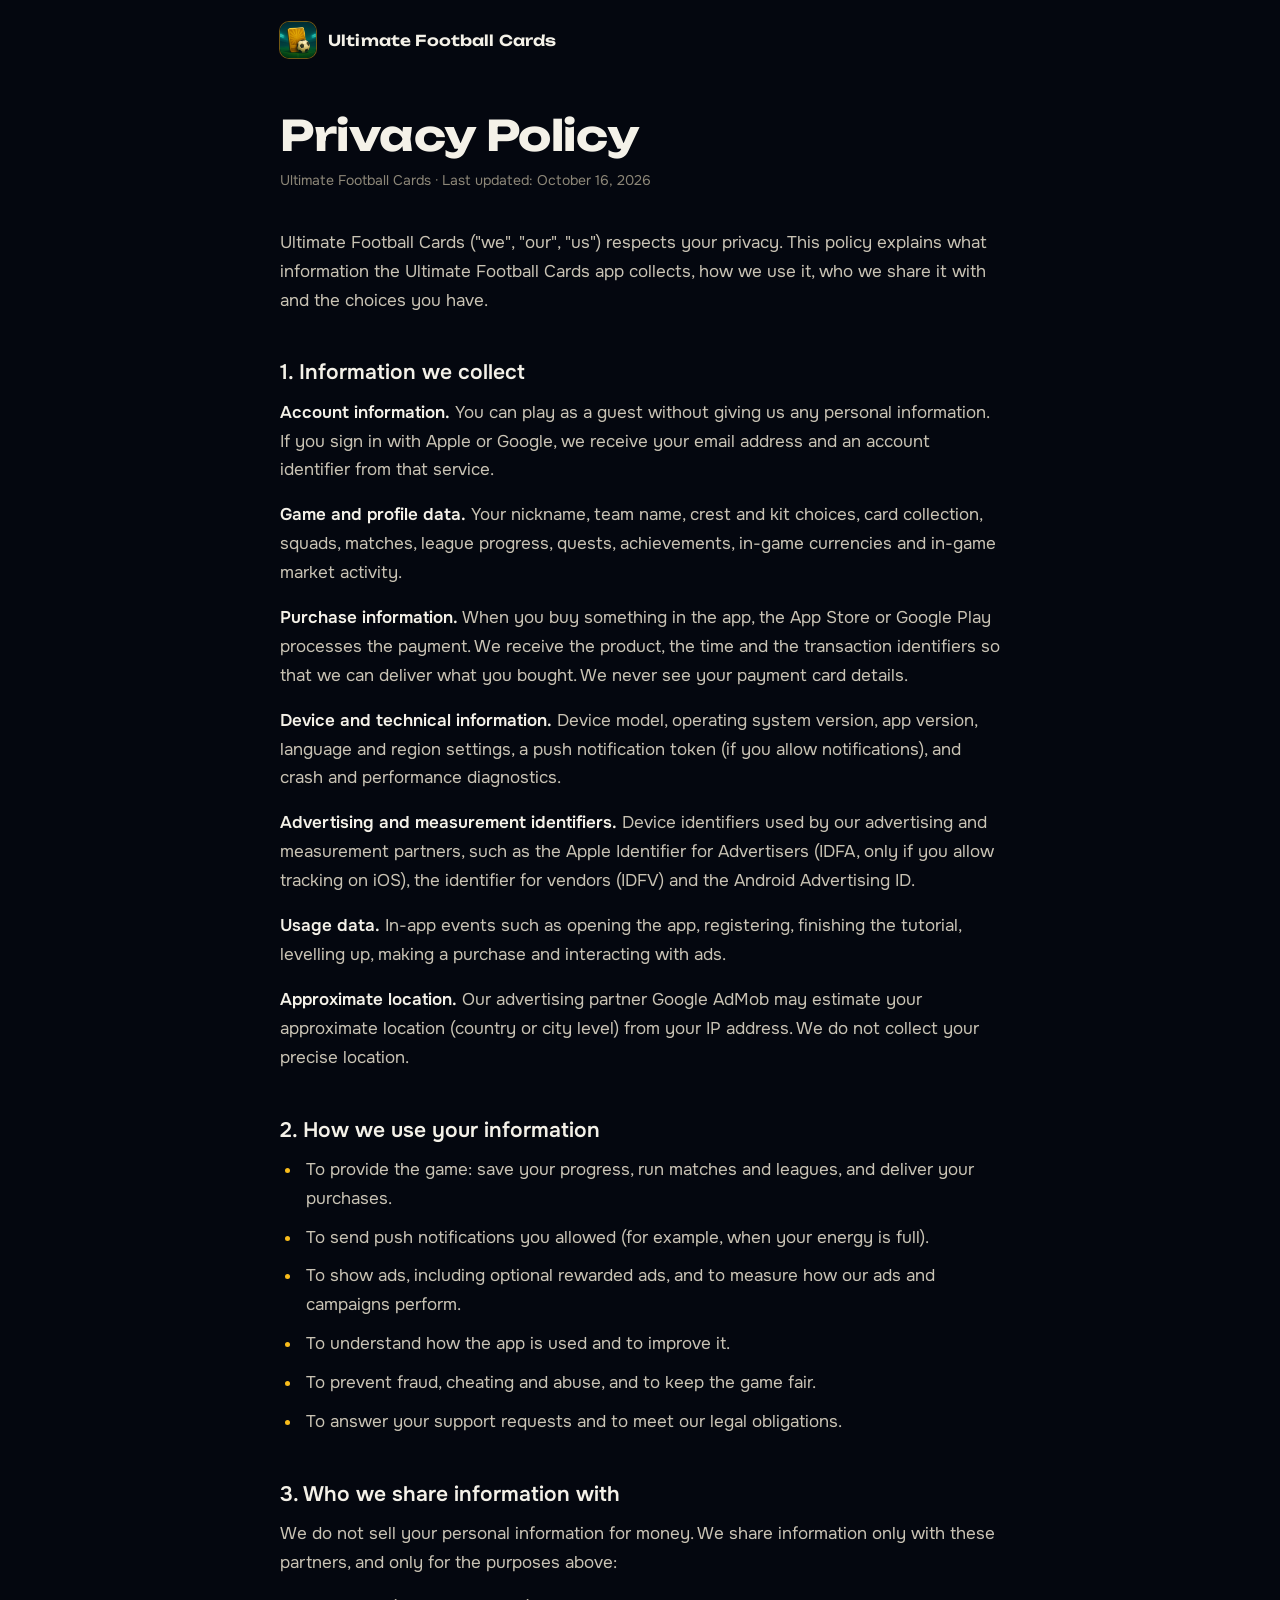
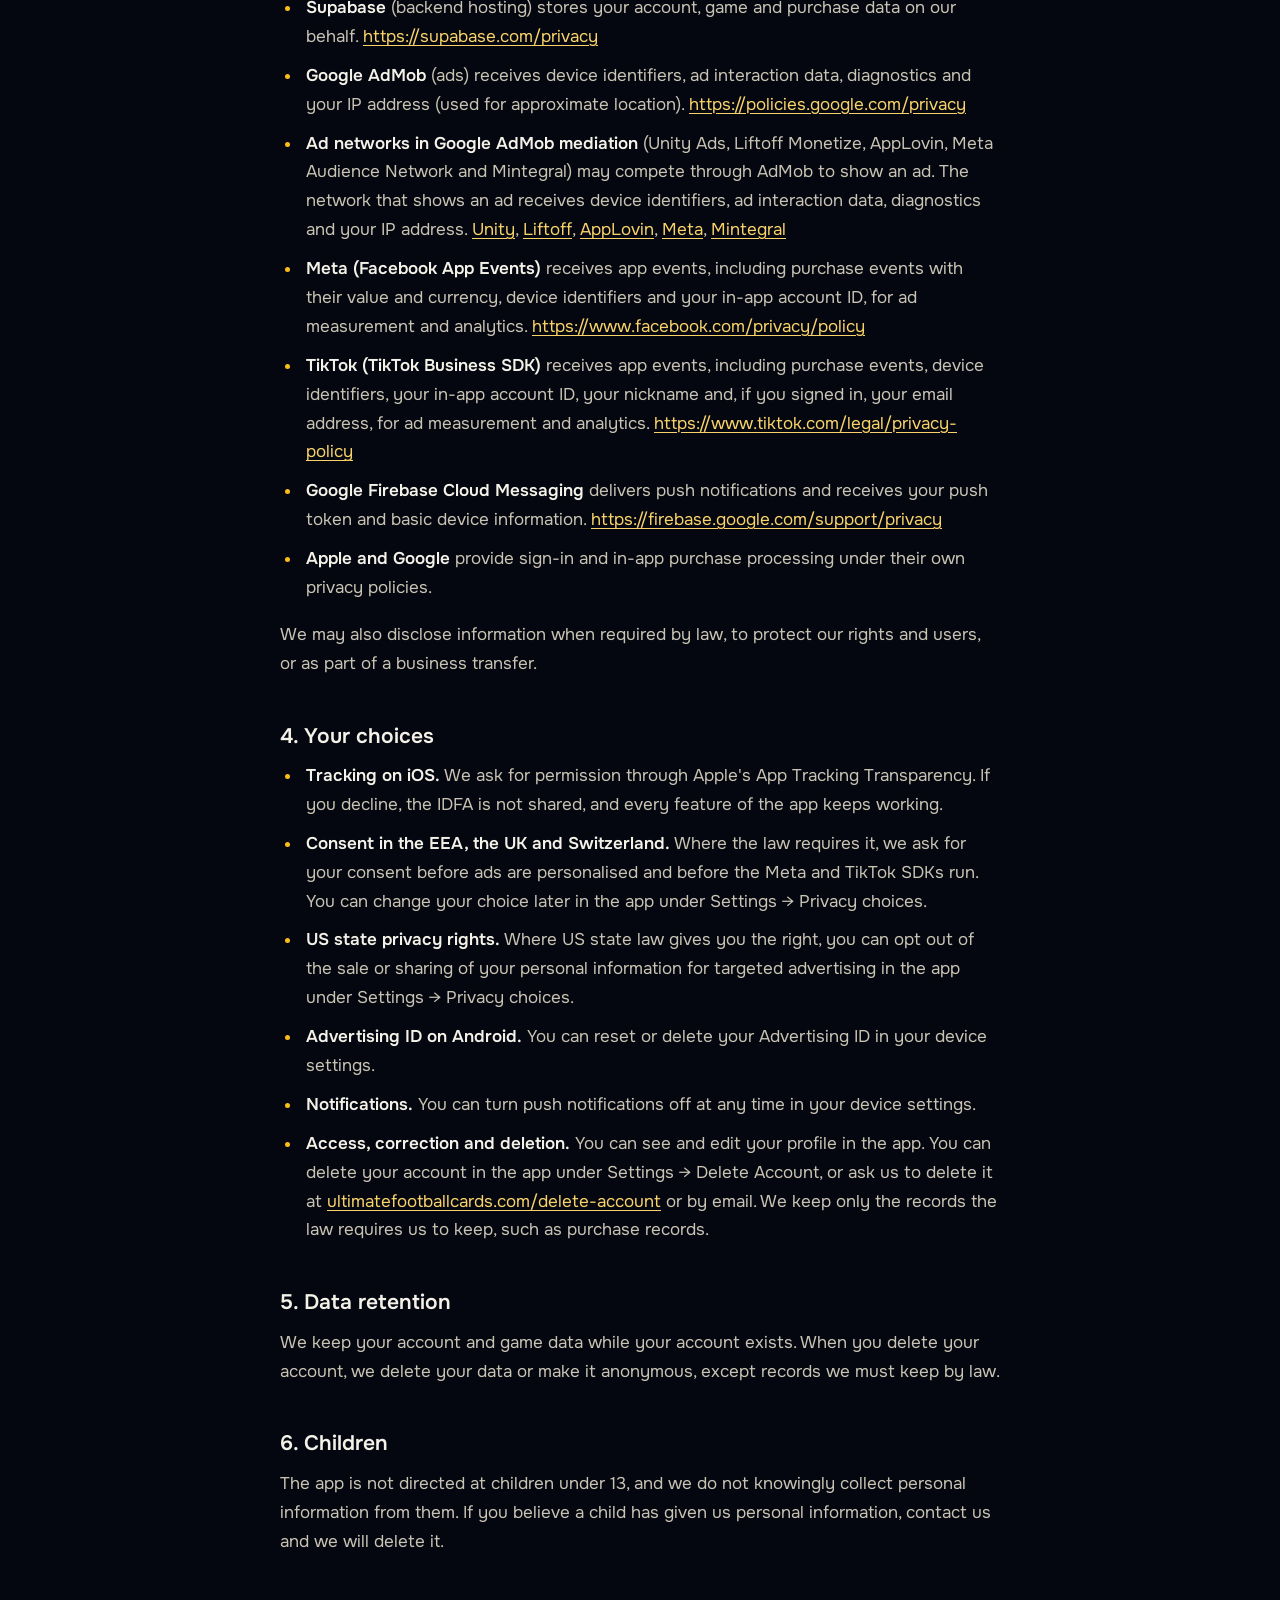
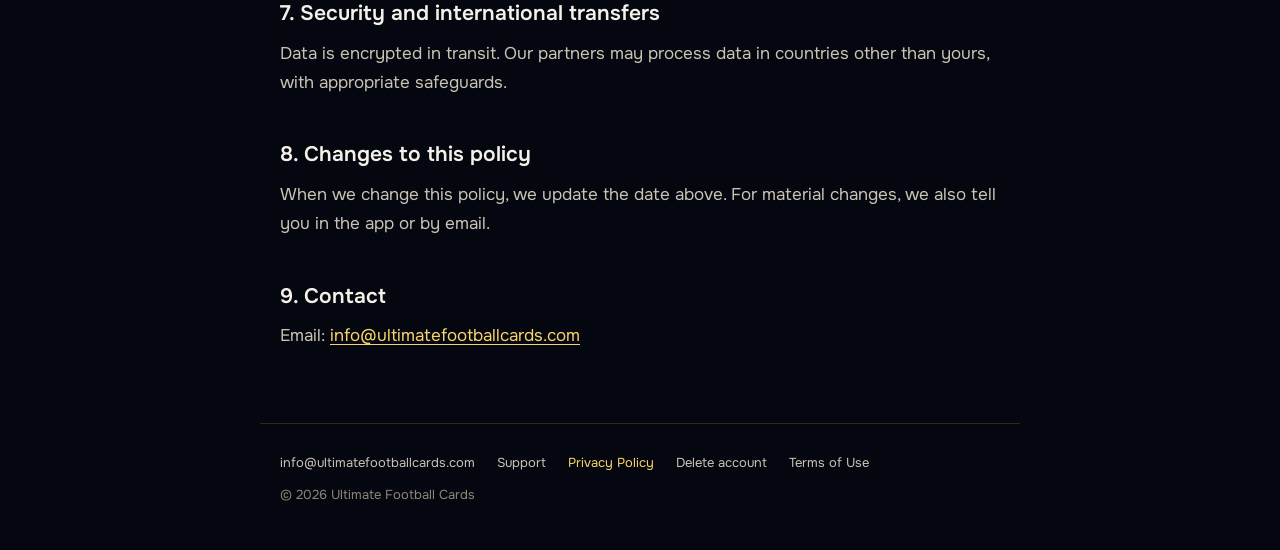
==== privacy.html @ 4e92aa8a "Privacy policy, support and account deletion pages on the domain The legal pages move from blogspot " ====
<!doctype html>
<html lang="en">
<head>
  <meta charset="utf-8">
  <meta name="viewport" content="width=device-width, initial-scale=1, viewport-fit=cover">
  <title>Privacy Policy · Ultimate Football Cards</title>
  <meta name="description" content="What the Ultimate Football Cards app collects, how it is used, who it is shared with and the choices you have.">
  <meta name="theme-color" content="#04070f">
  <link rel="canonical" href="https://ultimatefootballcards.com/privacy">
  <link rel="icon" type="image/png" href="/favicon.png">
  <link rel="apple-touch-icon" href="/apple-touch-icon.png">
  <link rel="preconnect" href="https://fonts.googleapis.com">
  <link rel="preconnect" href="https://fonts.gstatic.com" crossorigin>
  <link href="https://fonts.googleapis.com/css2?family=Onest:wght@400;500;600&family=Unbounded:wght@600;700&display=swap" rel="stylesheet">
  <link rel="stylesheet" href="/assets/page.css">
</head>
<body>
  <header class="top">
    <a class="brand" href="/"><img src="/assets/icon-512.jpg" width="36" height="36" alt="">Ultimate Football Cards</a>
  </header>
  <main>
    <article class="doc">
      <h1>Privacy Policy</h1>
      <p class="meta">Ultimate Football Cards · Last updated: October 16, 2026</p>
      <p>Ultimate Football Cards ("we", "our", "us") respects your privacy. This policy explains what information the Ultimate Football Cards app collects, how we use it, who we share it with and the choices you have.</p>
      <h2>1. Information we collect</h2>
      <p><b>Account information.</b> You can play as a guest without giving us any personal information. If you sign in with Apple or Google, we receive your email address and an account identifier from that service.</p>
      <p><b>Game and profile data.</b> Your nickname, team name, crest and kit choices, card collection, squads, matches, league progress, quests, achievements, in-game currencies and in-game market activity.</p>
      <p><b>Purchase information.</b> When you buy something in the app, the App Store or Google Play processes the payment. We receive the product, the time and the transaction identifiers so that we can deliver what you bought. We never see your payment card details.</p>
      <p><b>Device and technical information.</b> Device model, operating system version, app version, language and region settings, a push notification token (if you allow notifications), and crash and performance diagnostics.</p>
      <p><b>Advertising and measurement identifiers.</b> Device identifiers used by our advertising and measurement partners, such as the Apple Identifier for Advertisers (IDFA, only if you allow tracking on iOS), the identifier for vendors (IDFV) and the Android Advertising ID.</p>
      <p><b>Usage data.</b> In-app events such as opening the app, registering, finishing the tutorial, levelling up, making a purchase and interacting with ads.</p>
      <p><b>Approximate location.</b> Our advertising partner Google AdMob may estimate your approximate location (country or city level) from your IP address. We do not collect your precise location.</p>
      <h2>2. How we use your information</h2>
      <ul>
      <li>To provide the game: save your progress, run matches and leagues, and deliver your purchases.</li>
      <li>To send push notifications you allowed (for example, when your energy is full).</li>
      <li>To show ads, including optional rewarded ads, and to measure how our ads and campaigns perform.</li>
      <li>To understand how the app is used and to improve it.</li>
      <li>To prevent fraud, cheating and abuse, and to keep the game fair.</li>
      <li>To answer your support requests and to meet our legal obligations.</li>
      </ul>
      <h2>3. Who we share information with</h2>
      <p>We do not sell your personal information for money. We share information only with these partners, and only for the purposes above:</p>
      <ul>
      <li><b>Supabase</b> (backend hosting) stores your account, game and purchase data on our behalf. <a href="https://supabase.com/privacy">https://supabase.com/privacy</a></li>
      <li><b>Google AdMob</b> (ads) receives device identifiers, ad interaction data, diagnostics and your IP address (used for approximate location). <a href="https://policies.google.com/privacy">https://policies.google.com/privacy</a></li>
      <li><b>Ad networks in Google AdMob mediation</b> (Unity Ads, Liftoff Monetize, AppLovin, Meta Audience Network and Mintegral) may compete through AdMob to show an ad. The network that shows an ad receives device identifiers, ad interaction data, diagnostics and your IP address. <a href="https://unity.com/legal/game-player-and-app-user-privacy-policy">Unity</a>, <a href="https://liftoff.ai/privacy-policy/">Liftoff</a>, <a href="https://legal.applovin.com/privacy/">AppLovin</a>, <a href="https://www.facebook.com/privacy/policy">Meta</a>, <a href="https://www.mintegral.com/en/privacy">Mintegral</a></li>
      <li><b>Meta (Facebook App Events)</b> receives app events, including purchase events with their value and currency, device identifiers and your in-app account ID, for ad measurement and analytics. <a href="https://www.facebook.com/privacy/policy">https://www.facebook.com/privacy/policy</a></li>
      <li><b>TikTok (TikTok Business SDK)</b> receives app events, including purchase events, device identifiers, your in-app account ID, your nickname and, if you signed in, your email address, for ad measurement and analytics. <a href="https://www.tiktok.com/legal/privacy-policy">https://www.tiktok.com/legal/privacy-policy</a></li>
      <li><b>Google Firebase Cloud Messaging</b> delivers push notifications and receives your push token and basic device information. <a href="https://firebase.google.com/support/privacy">https://firebase.google.com/support/privacy</a></li>
      <li><b>Apple and Google</b> provide sign-in and in-app purchase processing under their own privacy policies.</li>
      </ul>
      <p>We may also disclose information when required by law, to protect our rights and users, or as part of a business transfer.</p>
      <h2>4. Your choices</h2>
      <ul>
      <li><b>Tracking on iOS.</b> We ask for permission through Apple's App Tracking Transparency. If you decline, the IDFA is not shared, and every feature of the app keeps working.</li>
      <li><b>Consent in the EEA, the UK and Switzerland.</b> Where the law requires it, we ask for your consent before ads are personalised and before the Meta and TikTok SDKs run. You can change your choice later in the app under Settings &#8594; Privacy choices.</li>
      <li><b>US state privacy rights.</b> Where US state law gives you the right, you can opt out of the sale or sharing of your personal information for targeted advertising in the app under Settings &#8594; Privacy choices.</li>
      <li><b>Advertising ID on Android.</b> You can reset or delete your Advertising ID in your device settings.</li>
      <li><b>Notifications.</b> You can turn push notifications off at any time in your device settings.</li>
      <li><b>Access, correction and deletion.</b> You can see and edit your profile in the app. You can delete your account in the app under Settings &#8594; Delete Account, or ask us to delete it at <a href="https://ultimatefootballcards.com/delete-account">ultimatefootballcards.com/delete-account</a> or by email. We keep only the records the law requires us to keep, such as purchase records.</li>
      </ul>
      <h2>5. Data retention</h2>
      <p>We keep your account and game data while your account exists. When you delete your account, we delete your data or make it anonymous, except records we must keep by law.</p>
      <h2>6. Children</h2>
      <p>The app is not directed at children under 13, and we do not knowingly collect personal information from them. If you believe a child has given us personal information, contact us and we will delete it.</p>
      <h2>7. Security and international transfers</h2>
      <p>Data is encrypted in transit. Our partners may process data in countries other than yours, with appropriate safeguards.</p>
      <h2>8. Changes to this policy</h2>
      <p>When we change this policy, we update the date above. For material changes, we also tell you in the app or by email.</p>
      <h2>9. Contact</h2>
      <p>Email: <a href="mailto:info@ultimatefootballcards.com">info@ultimatefootballcards.com</a></p>
    </article>
  </main>
  <footer>
    <a href="mailto:info@ultimatefootballcards.com">info@ultimatefootballcards.com</a>
    <a href="/support">Support</a>
    <a href="/privacy" aria-current="page">Privacy Policy</a>
    <a href="/delete-account">Delete account</a>
    <a href="https://www.apple.com/legal/internet-services/itunes/dev/stdeula/">Terms of Use</a>
    <span>© 2026 Ultimate Football Cards</span>
  </footer>
</body>
</html>
---- assets/page.css ----
/* The text pages (privacy, support, account deletion): the landing page's night, set for reading. */
:root {
  --night: #04070f;
  --night-2: #0b1222;
  --ink: #f4f1e8;
  --ink-soft: #c9c3b4;
  --ink-faint: #8d8778;
  --gold: #f9bc1b;
  --gold-soft: #f9d36a;
  --line: rgba(249, 188, 27, 0.18);
  color-scheme: dark;
}
* { box-sizing: border-box; }
html, body { margin: 0; }
body {
  background: var(--night);
  color: var(--ink-soft);
  font: 400 17px/1.7 "Onest", system-ui, -apple-system, "Segoe UI", Roboto, sans-serif;
  -webkit-font-smoothing: antialiased;
}
a { color: var(--gold-soft); text-underline-offset: 3px; text-decoration-thickness: 1px; }
a:hover { color: var(--gold); }
a:focus-visible { outline: 2px solid var(--gold); outline-offset: 3px; border-radius: 4px; }
.doc a { overflow-wrap: anywhere; } /* the partners' long privacy URLs wrap on a phone */

.top {
  max-width: 760px;
  margin: 0 auto;
  padding: 22px 20px 0;
}
.brand {
  display: inline-flex;
  align-items: center;
  gap: 12px;
  color: var(--ink);
  text-decoration: none;
  font: 600 15px/1 "Unbounded", "Onest", system-ui, sans-serif;
  letter-spacing: 0.01em;
}
.brand img {
  width: 36px;
  height: 36px;
  border-radius: 9px;
  box-shadow: 0 0 0 1px rgba(249, 188, 27, 0.45);
}
.brand:hover { color: var(--gold-soft); }

main {
  max-width: 760px;
  margin: 0 auto;
  padding: 44px 20px 0;
}
.doc { max-width: 68ch; }
h1 {
  margin: 0 0 10px;
  color: var(--ink);
  font: 700 clamp(30px, 5vw, 42px)/1.12 "Unbounded", "Onest", system-ui, sans-serif;
  letter-spacing: -0.01em;
  text-wrap: balance;
}
.meta { margin: 0 0 36px; font-size: 14px; color: var(--ink-faint); }
.lede { color: var(--ink); font-size: 19px; }
h2 {
  margin: 44px 0 12px;
  color: var(--ink);
  font: 600 21px/1.3 "Onest", system-ui, sans-serif;
  text-wrap: balance;
}
p { margin: 0 0 16px; text-wrap: pretty; }
b, strong { color: var(--ink); font-weight: 600; }
ul, ol { margin: 0 0 18px; padding-left: 22px; }
li { margin: 0 0 10px; padding-left: 4px; }
li::marker { color: var(--gold); }
hr { border: 0; border-top: 1px solid var(--line); margin: 40px 0; }

/* The one thing a reader comes for on the support page: the address. */
.contact {
  margin: 28px 0 8px;
  padding: 22px 24px;
  border: 1px solid var(--line);
  border-radius: 16px;
  background: var(--night-2);
}
.contact small { display: block; font-size: 13px; color: var(--ink-faint); letter-spacing: 0.04em; }
.contact a {
  display: inline-block;
  margin-top: 4px;
  font: 600 clamp(18px, 4.6vw, 24px)/1.3 "Onest", system-ui, sans-serif;
  color: var(--ink);
  text-decoration: none;
  overflow-wrap: anywhere;
}
.contact a:hover { color: var(--gold-soft); }

footer {
  max-width: 760px;
  margin: 72px auto 0;
  padding: 28px 20px 44px;
  border-top: 1px solid var(--line);
  display: flex;
  flex-wrap: wrap;
  gap: 10px 22px;
  font-size: 13px;
  color: var(--ink-faint);
}
footer a { color: var(--ink-soft); text-decoration: none; }
footer a:hover { color: var(--gold); }
footer a[aria-current="page"] { color: var(--gold-soft); }
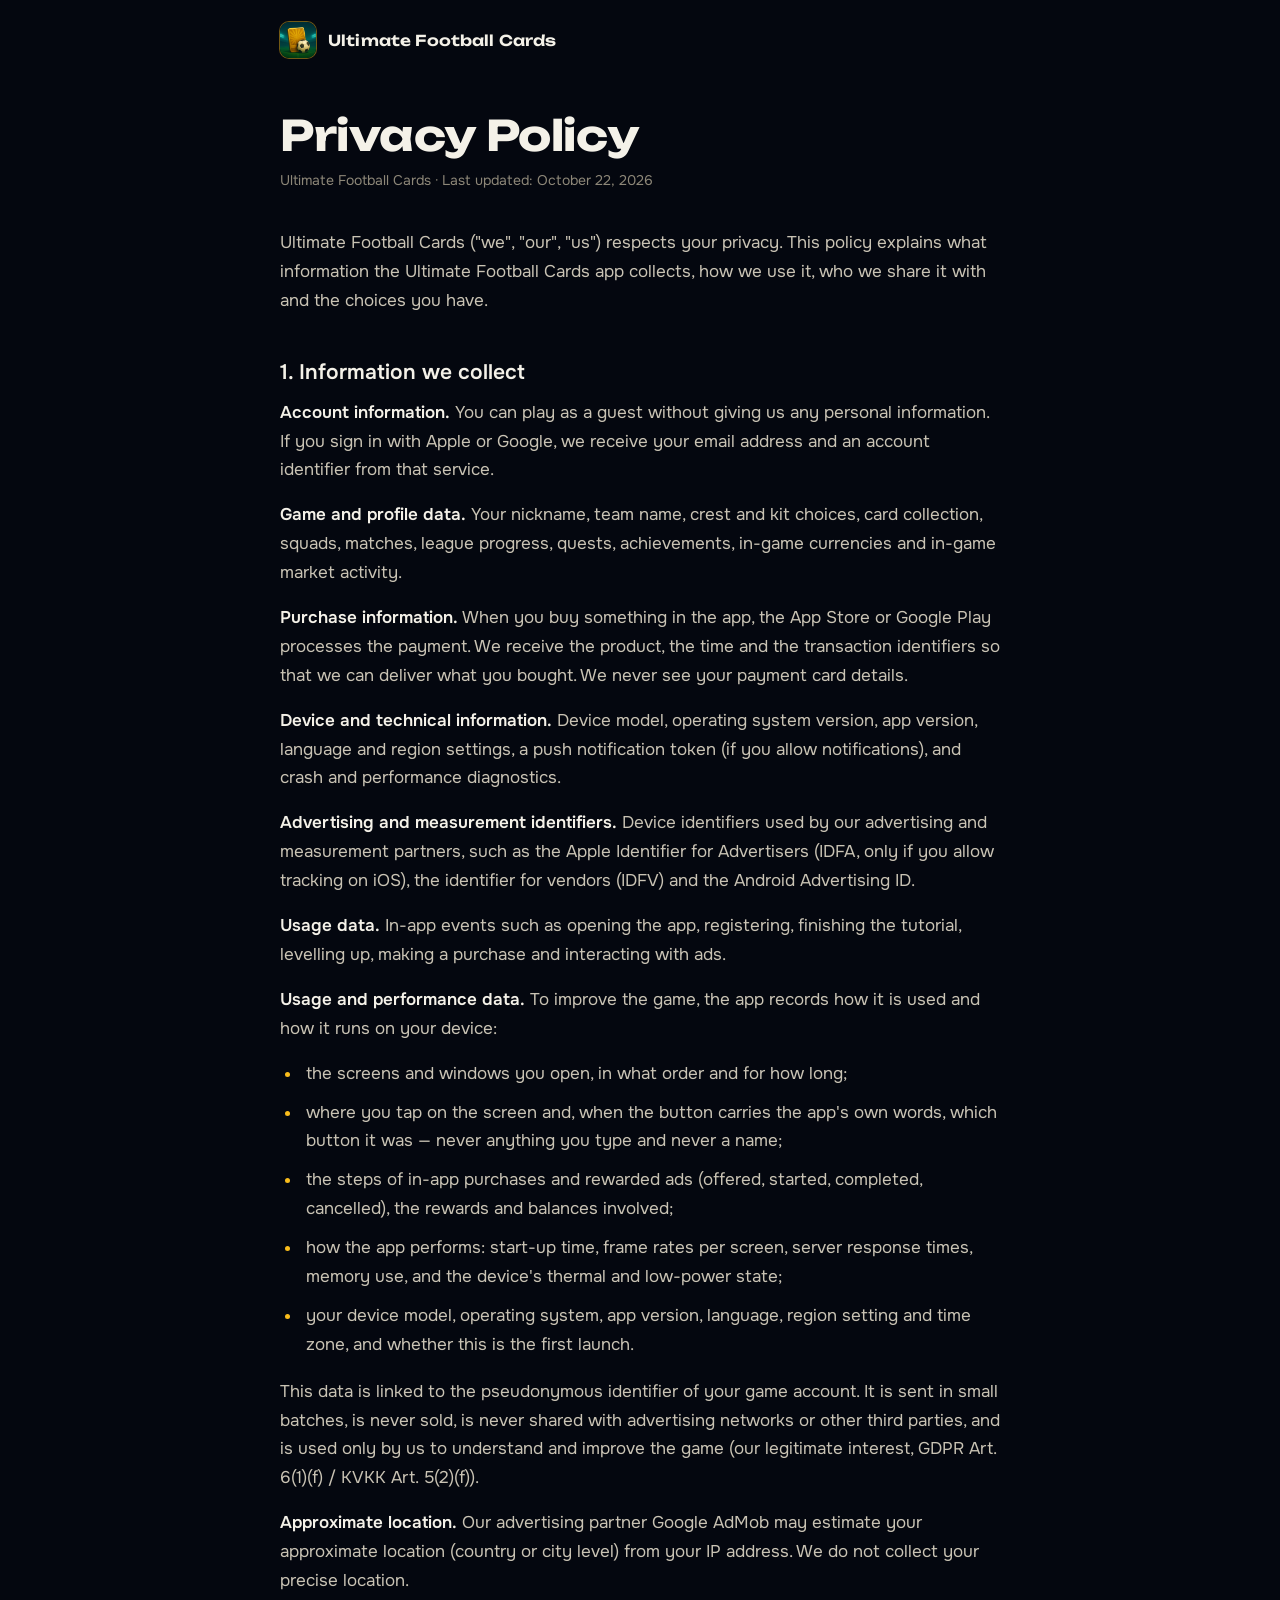
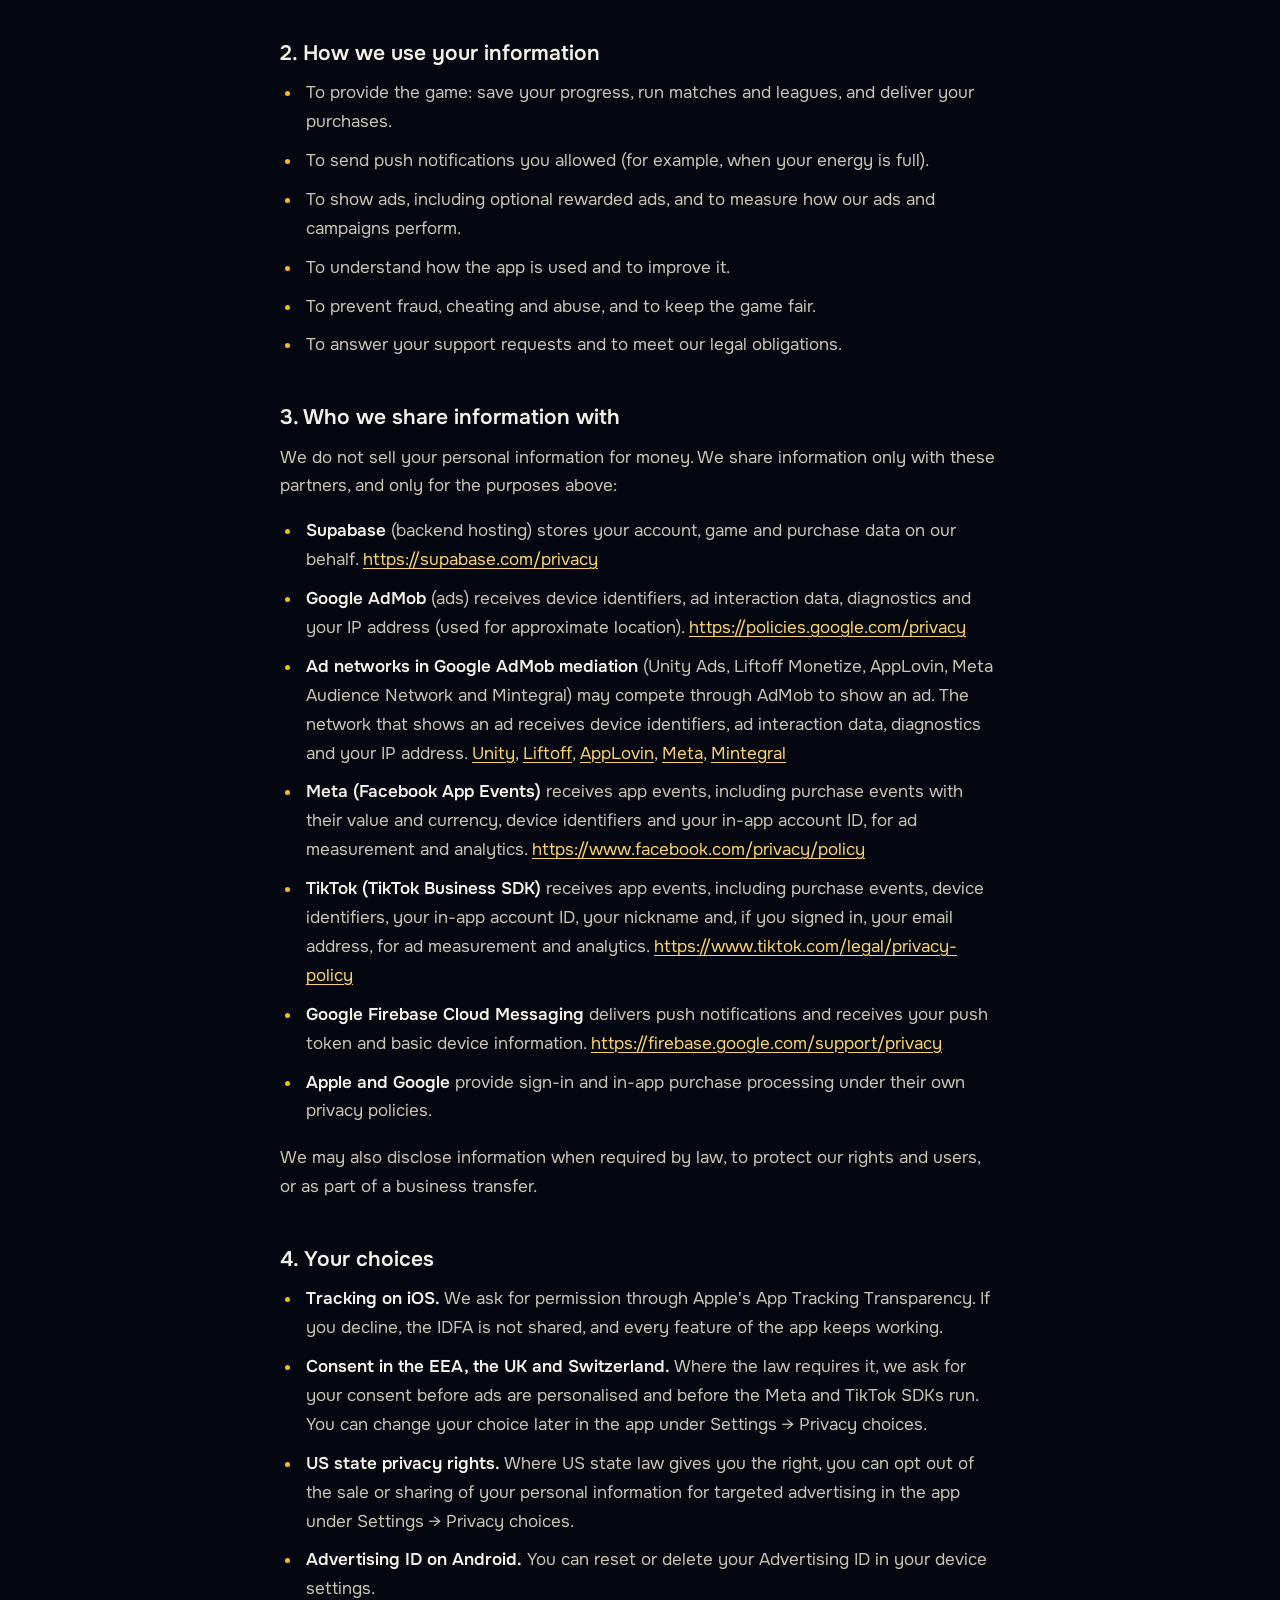
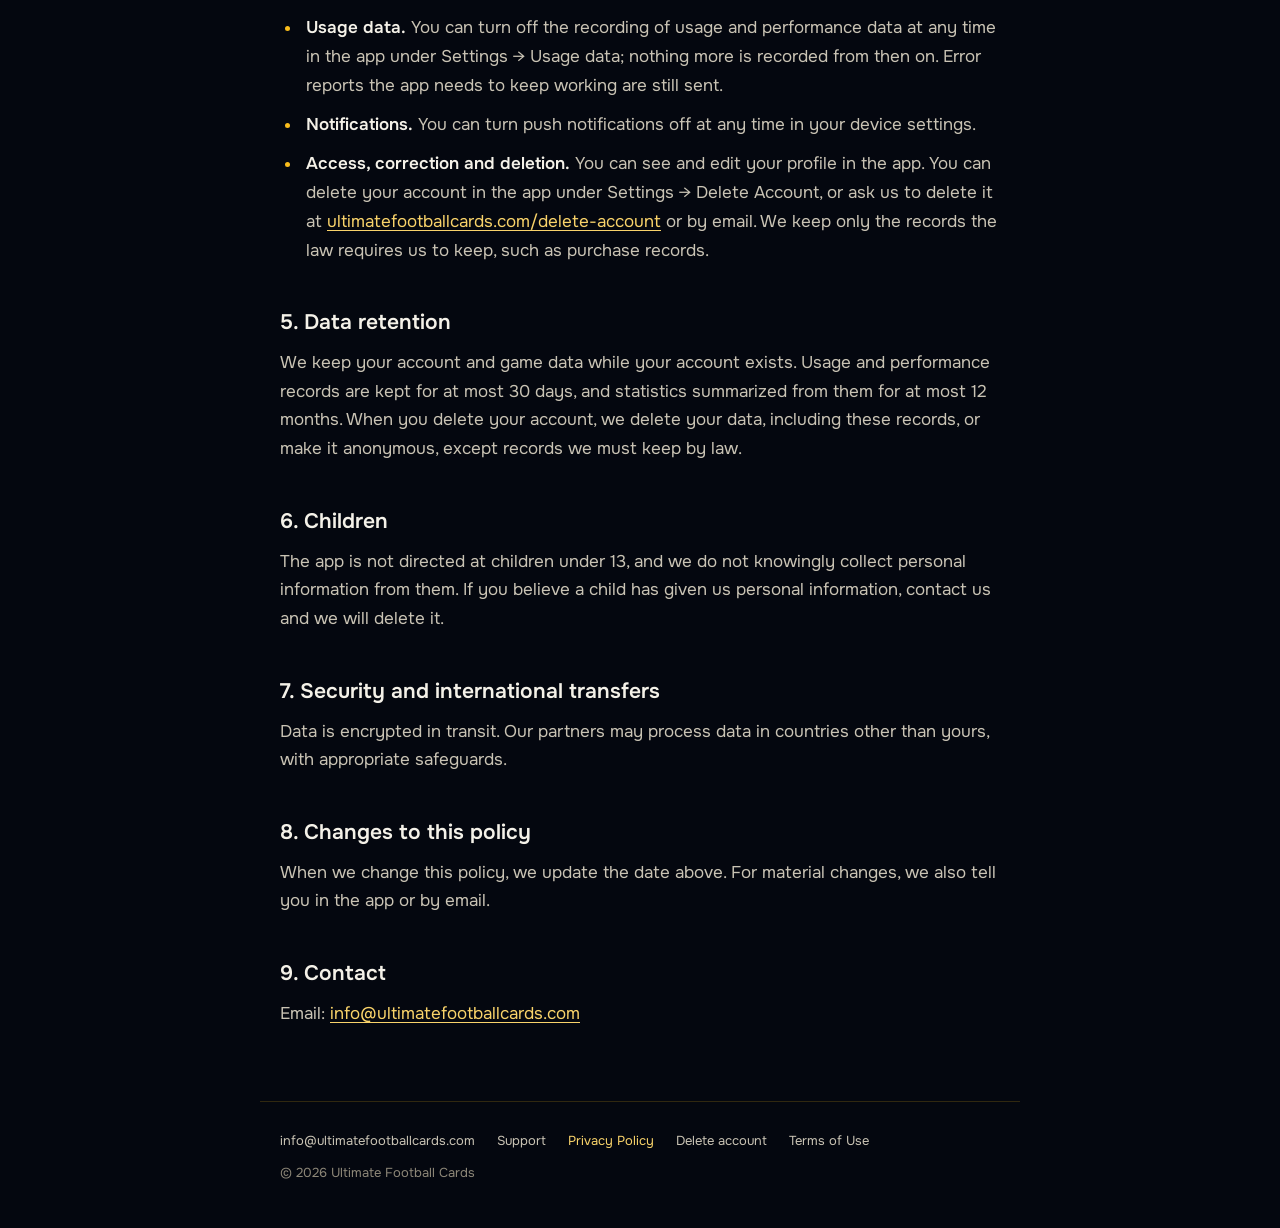
==== commit b06a6513: "Privacy policy: usage and performance data, its opt-out and retention The 2.0.0 app records how it i" ====
--- a/privacy.html
+++ b/privacy.html
@@ -21,7 +21,7 @@
   <main>
     <article class="doc">
       <h1>Privacy Policy</h1>
-      <p class="meta">Ultimate Football Cards · Last updated: October 16, 2026</p>
+      <p class="meta">Ultimate Football Cards · Last updated: October 22, 2026</p>
       <p>Ultimate Football Cards ("we", "our", "us") respects your privacy. This policy explains what information the Ultimate Football Cards app collects, how we use it, who we share it with and the choices you have.</p>
       <h2>1. Information we collect</h2>
       <p><b>Account information.</b> You can play as a guest without giving us any personal information. If you sign in with Apple or Google, we receive your email address and an account identifier from that service.</p>
@@ -30,6 +30,15 @@
       <p><b>Device and technical information.</b> Device model, operating system version, app version, language and region settings, a push notification token (if you allow notifications), and crash and performance diagnostics.</p>
       <p><b>Advertising and measurement identifiers.</b> Device identifiers used by our advertising and measurement partners, such as the Apple Identifier for Advertisers (IDFA, only if you allow tracking on iOS), the identifier for vendors (IDFV) and the Android Advertising ID.</p>
       <p><b>Usage data.</b> In-app events such as opening the app, registering, finishing the tutorial, levelling up, making a purchase and interacting with ads.</p>
+      <p><b>Usage and performance data.</b> To improve the game, the app records how it is used and how it runs on your device:</p>
+      <ul>
+      <li>the screens and windows you open, in what order and for how long;</li>
+      <li>where you tap on the screen and, when the button carries the app's own words, which button it was &#8212; never anything you type and never a name;</li>
+      <li>the steps of in-app purchases and rewarded ads (offered, started, completed, cancelled), the rewards and balances involved;</li>
+      <li>how the app performs: start-up time, frame rates per screen, server response times, memory use, and the device's thermal and low-power state;</li>
+      <li>your device model, operating system, app version, language, region setting and time zone, and whether this is the first launch.</li>
+      </ul>
+      <p>This data is linked to the pseudonymous identifier of your game account. It is sent in small batches, is never sold, is never shared with advertising networks or other third parties, and is used only by us to understand and improve the game (our legitimate interest, GDPR Art. 6(1)(f) / KVKK Art. 5(2)(f)).</p>
       <p><b>Approximate location.</b> Our advertising partner Google AdMob may estimate your approximate location (country or city level) from your IP address. We do not collect your precise location.</p>
       <h2>2. How we use your information</h2>
       <ul>
@@ -58,11 +67,12 @@
       <li><b>Consent in the EEA, the UK and Switzerland.</b> Where the law requires it, we ask for your consent before ads are personalised and before the Meta and TikTok SDKs run. You can change your choice later in the app under Settings &#8594; Privacy choices.</li>
       <li><b>US state privacy rights.</b> Where US state law gives you the right, you can opt out of the sale or sharing of your personal information for targeted advertising in the app under Settings &#8594; Privacy choices.</li>
       <li><b>Advertising ID on Android.</b> You can reset or delete your Advertising ID in your device settings.</li>
+      <li><b>Usage data.</b> You can turn off the recording of usage and performance data at any time in the app under Settings &#8594; Usage data; nothing more is recorded from then on. Error reports the app needs to keep working are still sent.</li>
       <li><b>Notifications.</b> You can turn push notifications off at any time in your device settings.</li>
       <li><b>Access, correction and deletion.</b> You can see and edit your profile in the app. You can delete your account in the app under Settings &#8594; Delete Account, or ask us to delete it at <a href="https://ultimatefootballcards.com/delete-account">ultimatefootballcards.com/delete-account</a> or by email. We keep only the records the law requires us to keep, such as purchase records.</li>
       </ul>
       <h2>5. Data retention</h2>
-      <p>We keep your account and game data while your account exists. When you delete your account, we delete your data or make it anonymous, except records we must keep by law.</p>
+      <p>We keep your account and game data while your account exists. Usage and performance records are kept for at most 30 days, and statistics summarized from them for at most 12 months. When you delete your account, we delete your data, including these records, or make it anonymous, except records we must keep by law.</p>
       <h2>6. Children</h2>
       <p>The app is not directed at children under 13, and we do not knowingly collect personal information from them. If you believe a child has given us personal information, contact us and we will delete it.</p>
       <h2>7. Security and international transfers</h2>
